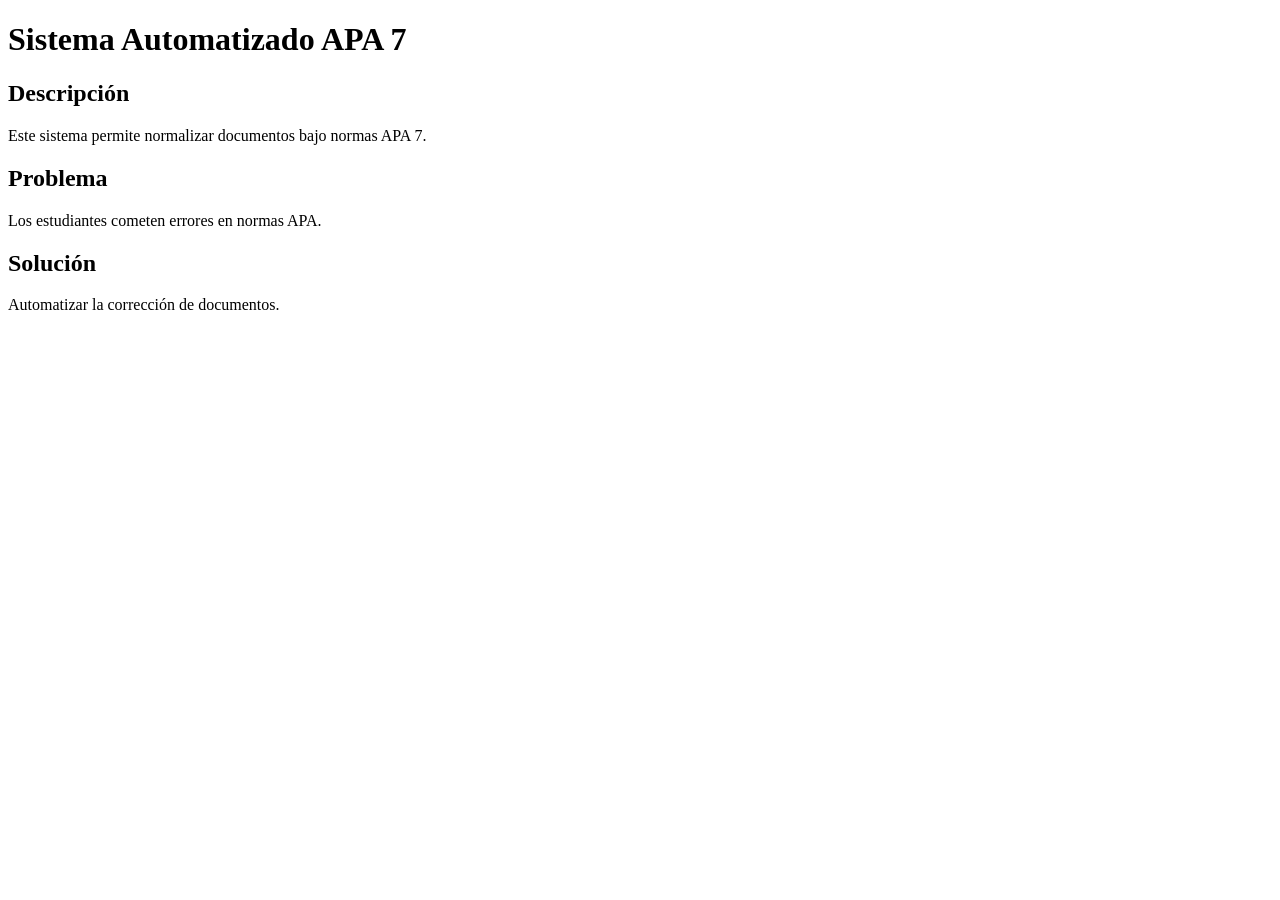
==== index.html @ bc8e23d1 "Create index.html" ====
<!DOCTYPE html>
<html>
<head>
<title>Sistema APA 7</title>
</head>

<body>

<h1>Sistema Automatizado APA 7</h1>

<h2>Descripción</h2>
<p>Este sistema permite normalizar documentos bajo normas APA 7.</p>

<h2>Problema</h2>
<p>Los estudiantes cometen errores en normas APA.</p>

<h2>Solución</h2>
<p>Automatizar la corrección de documentos.</p>

</body>
</html>
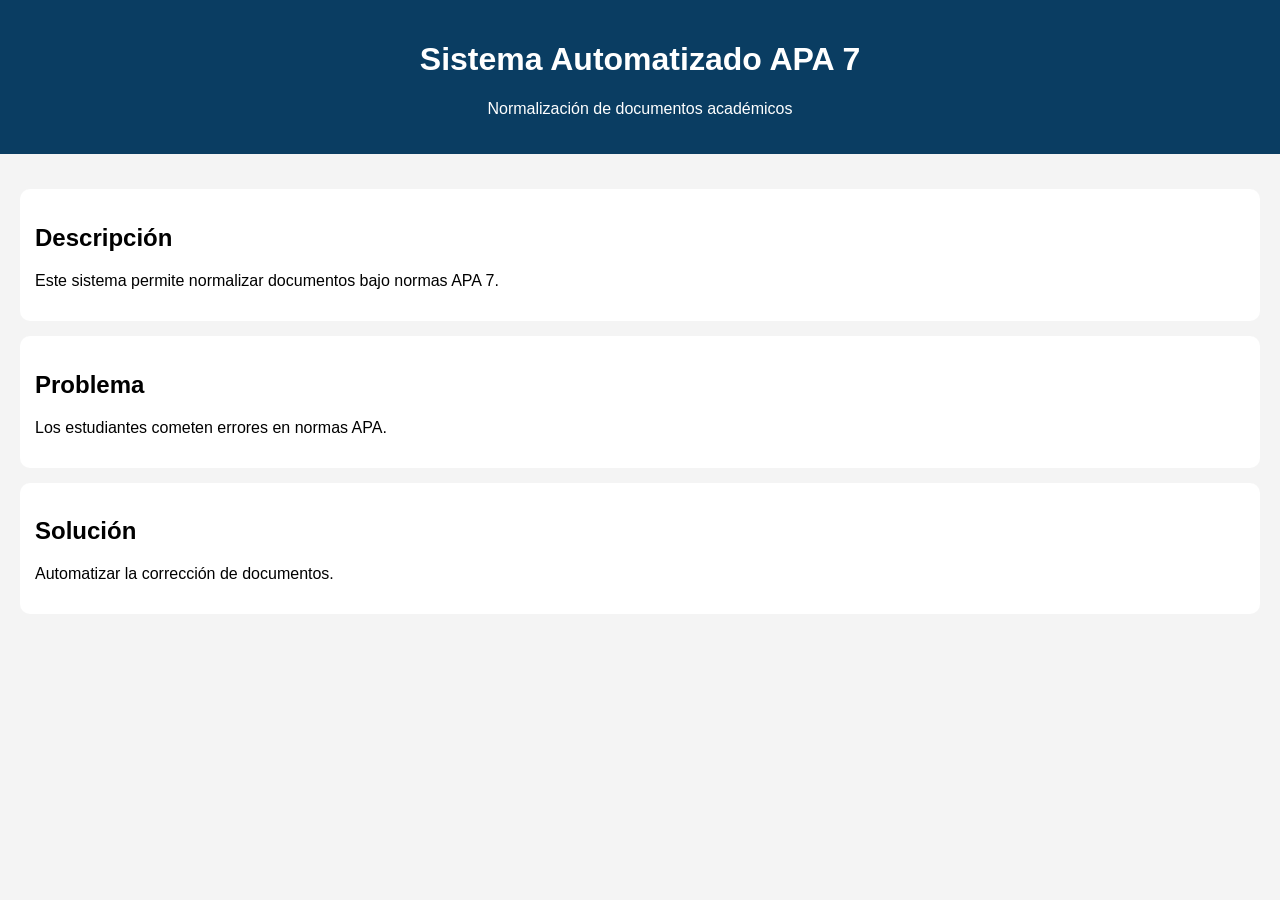
==== commit bb3c65d2: "Update index.html" ====
--- a/index.html
+++ b/index.html
@@ -1,21 +1,59 @@
 <!DOCTYPE html>
-<html>
+<html lang="es">
 <head>
+<meta charset="UTF-8">
 <title>Sistema APA 7</title>
+
+<style>
+body {
+    font-family: Arial;
+    background-color: #f4f4f4;
+    margin: 0;
+}
+header {
+    background: #0a3d62;
+    color: white;
+    padding: 20px;
+    text-align: center;
+}
+section {
+    padding: 20px;
+}
+.card {
+    background: white;
+    padding: 15px;
+    margin: 15px 0;
+    border-radius: 10px;
+}
+</style>
+
 </head>
 
 <body>
 
+<header>
 <h1>Sistema Automatizado APA 7</h1>
+<p>Normalización de documentos académicos</p>
+</header>
 
+<section>
+
+<div class="card">
 <h2>Descripción</h2>
 <p>Este sistema permite normalizar documentos bajo normas APA 7.</p>
+</div>
 
+<div class="card">
 <h2>Problema</h2>
 <p>Los estudiantes cometen errores en normas APA.</p>
+</div>
 
+<div class="card">
 <h2>Solución</h2>
 <p>Automatizar la corrección de documentos.</p>
+</div>
+
+</section>
 
 </body>
 </html>
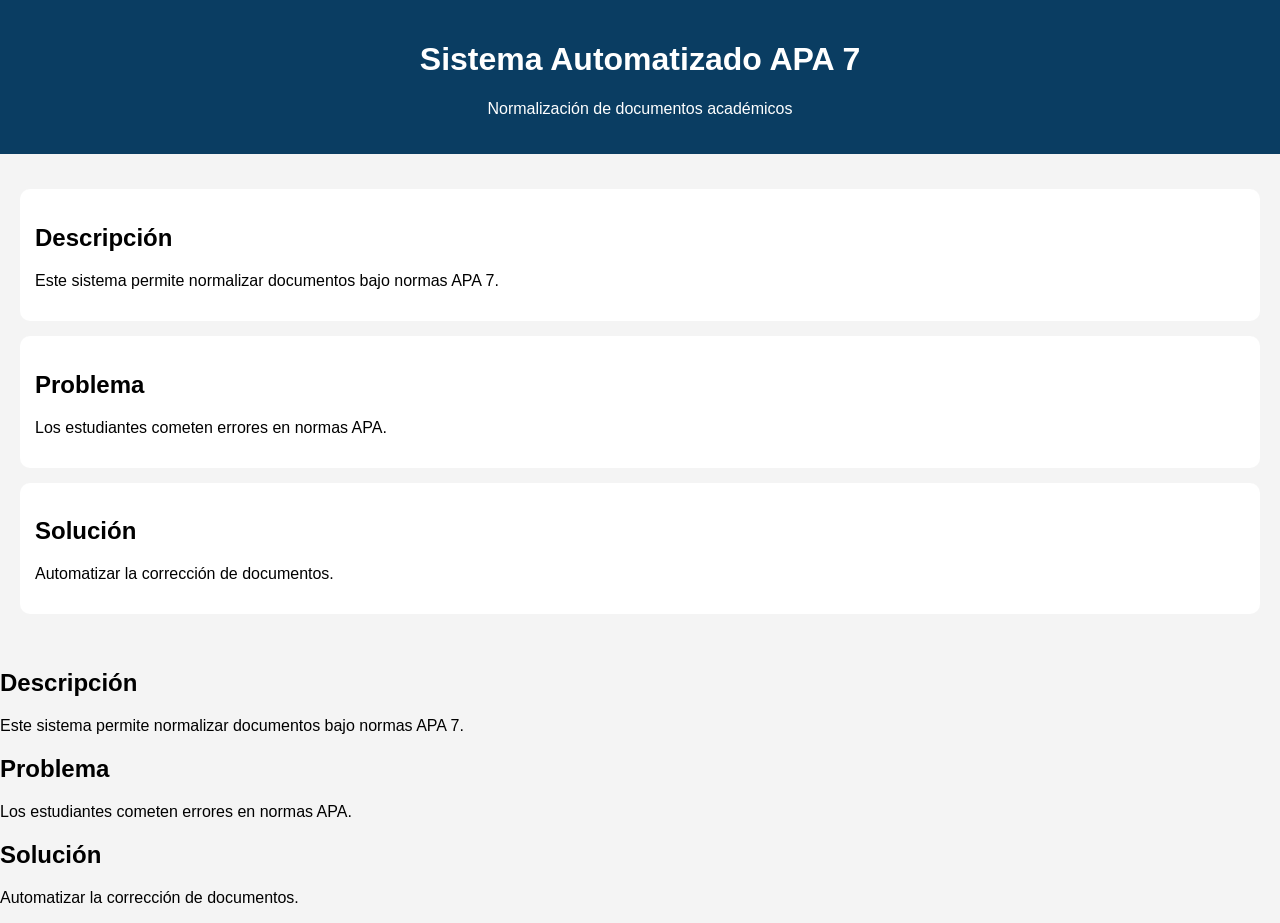
==== commit 38b6c64d: "Update index.html" ====
--- a/index.html
+++ b/index.html
@@ -57,3 +57,11 @@
 
 </body>
 </html>
+<h2>Descripción</h2>
+<p>Este sistema permite normalizar documentos bajo normas APA 7.</p>
+
+<h2>Problema</h2>
+<p>Los estudiantes cometen errores en normas APA.</p>
+
+<h2>Solución</h2>
+<p>Automatizar la corrección de documentos.</p>
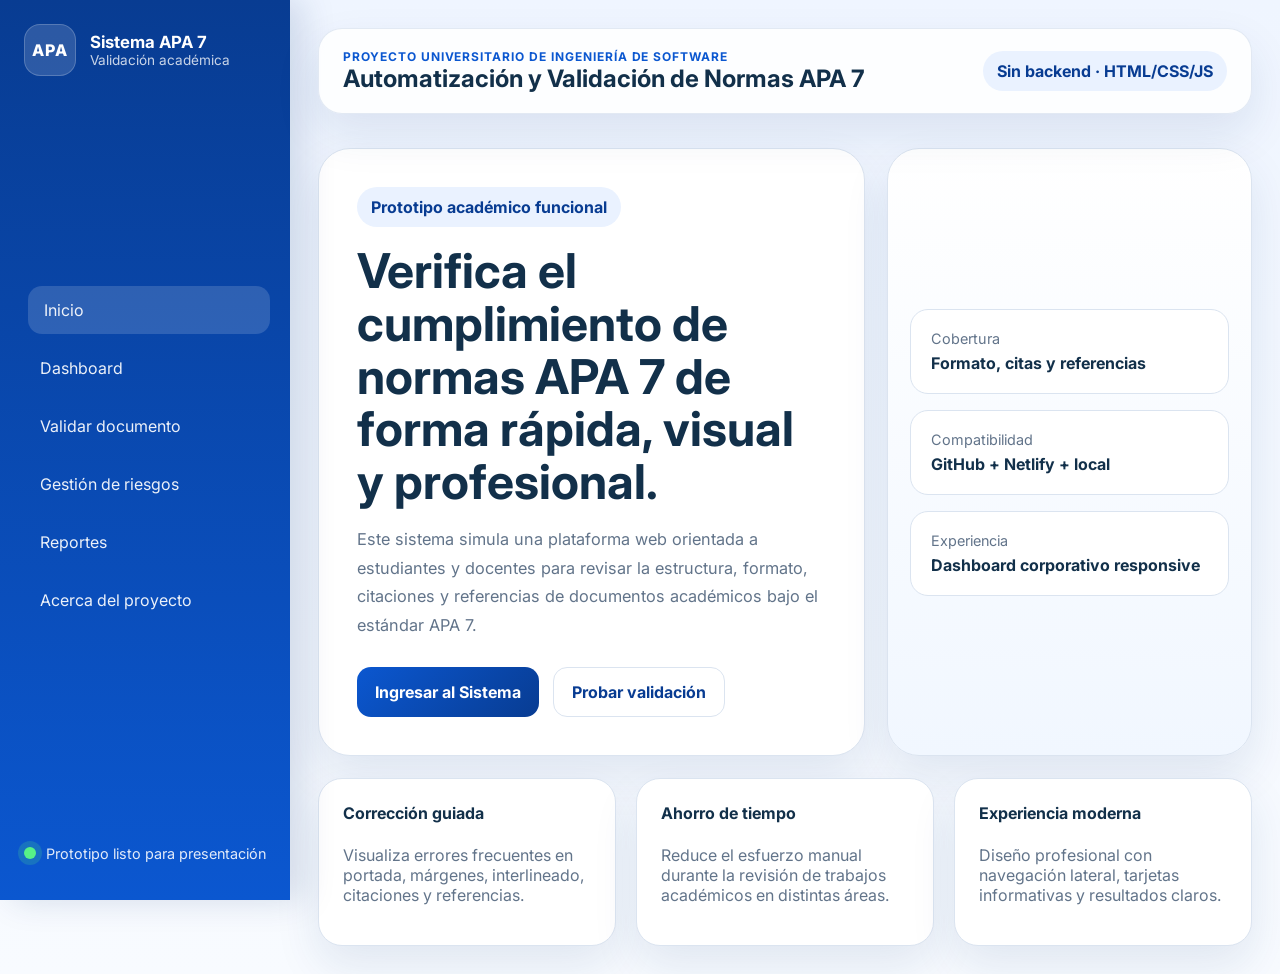
==== commit 80510d5f: "prototipo feat: implementación inicial del prototipo funcional" ====
--- a/index.html
+++ b/index.html
@@ -1,67 +1,401 @@
 <!DOCTYPE html>
 <html lang="es">
 <head>
-<meta charset="UTF-8">
-<title>Sistema APA 7</title>
-
-<style>
-body {
-    font-family: Arial;
-    background-color: #f4f4f4;
-    margin: 0;
-}
-header {
-    background: #0a3d62;
-    color: white;
-    padding: 20px;
-    text-align: center;
-}
-section {
-    padding: 20px;
-}
-.card {
-    background: white;
-    padding: 15px;
-    margin: 15px 0;
-    border-radius: 10px;
-}
-</style>
-
+  <meta charset="UTF-8" />
+  <meta name="viewport" content="width=device-width, initial-scale=1.0" />
+  <title>Sistema APA 7 | Prototipo Funcional</title>
+  <link rel="preconnect" href="https://fonts.googleapis.com" />
+  <link rel="preconnect" href="https://fonts.gstatic.com" crossorigin />
+  <link href="https://fonts.googleapis.com/css2?family=Inter:wght@400;500;600;700;800&display=swap" rel="stylesheet" />
+  <link rel="stylesheet" href="styles.css" />
 </head>
-
 <body>
-
-<header>
-<h1>Sistema Automatizado APA 7</h1>
-<p>Normalización de documentos académicos</p>
-</header>
-
-<section>
-
-<div class="card">
-<h2>Descripción</h2>
-<p>Este sistema permite normalizar documentos bajo normas APA 7.</p>
-</div>
-
-<div class="card">
-<h2>Problema</h2>
-<p>Los estudiantes cometen errores en normas APA.</p>
-</div>
-
-<div class="card">
-<h2>Solución</h2>
-<p>Automatizar la corrección de documentos.</p>
-</div>
-
-</section>
-
+  <div class="app-shell">
+    <!-- Menú lateral principal -->
+    <aside class="sidebar" id="sidebar">
+      <div class="brand">
+        <div class="brand__logo">APA</div>
+        <div>
+          <h1>Sistema APA 7</h1>
+          <p>Validación académica</p>
+        </div>
+      </div>
+
+      <nav class="sidebar__nav">
+        <button class="nav-link active" data-target="inicio">Inicio</button>
+        <button class="nav-link" data-target="dashboard">Dashboard</button>
+        <button class="nav-link" data-target="validacion">Validar documento</button>
+        <button class="nav-link" data-target="riesgos">Gestión de riesgos</button>
+        <button class="nav-link" data-target="reportes">Reportes</button>
+        <button class="nav-link" data-target="acerca">Acerca del proyecto</button>
+      </nav>
+
+      <div class="sidebar__footer">
+        <span class="status-dot"></span>
+        <p>Prototipo listo para presentación</p>
+      </div>
+    </aside>
+
+    <main class="main-content">
+      <!-- Encabezado superior -->
+      <header class="topbar">
+        <button class="menu-toggle" id="menuToggle" aria-label="Abrir menú">☰</button>
+        <div>
+          <p class="eyebrow">Proyecto universitario de Ingeniería de Software</p>
+          <h2>Automatización y Validación de Normas APA 7</h2>
+        </div>
+        <div class="topbar__badge">Sin backend · HTML/CSS/JS</div>
+      </header>
+
+      <!-- Página de inicio -->
+      <section class="view active" id="inicio">
+        <div class="hero">
+          <div class="hero__content">
+            <span class="pill">Prototipo académico funcional</span>
+            <h3>Verifica el cumplimiento de normas APA 7 de forma rápida, visual y profesional.</h3>
+            <p>
+              Este sistema simula una plataforma web orientada a estudiantes y docentes para revisar la estructura,
+              formato, citaciones y referencias de documentos académicos bajo el estándar APA 7.
+            </p>
+            <div class="hero__actions">
+              <button class="btn btn--primary" data-go="dashboard">Ingresar al Sistema</button>
+              <button class="btn btn--secondary" data-go="validacion">Probar validación</button>
+            </div>
+          </div>
+
+          <div class="hero__panel">
+            <div class="mini-card">
+              <span class="mini-card__label">Cobertura</span>
+              <strong>Formato, citas y referencias</strong>
+            </div>
+            <div class="mini-card">
+              <span class="mini-card__label">Compatibilidad</span>
+              <strong>GitHub + Netlify + local</strong>
+            </div>
+            <div class="mini-card">
+              <span class="mini-card__label">Experiencia</span>
+              <strong>Dashboard corporativo responsive</strong>
+            </div>
+          </div>
+        </div>
+
+        <div class="benefits-grid">
+          <article class="feature-card">
+            <h4>Corrección guiada</h4>
+            <p>Visualiza errores frecuentes en portada, márgenes, interlineado, citaciones y referencias.</p>
+          </article>
+          <article class="feature-card">
+            <h4>Ahorro de tiempo</h4>
+            <p>Reduce el esfuerzo manual durante la revisión de trabajos académicos en distintas áreas.</p>
+          </article>
+          <article class="feature-card">
+            <h4>Experiencia moderna</h4>
+            <p>Diseño profesional con navegación lateral, tarjetas informativas y resultados claros.</p>
+          </article>
+        </div>
+      </section>
+
+      <!-- Dashboard principal -->
+      <section class="view" id="dashboard">
+        <div class="section-header">
+          <div>
+            <p class="eyebrow">Panel principal</p>
+            <h3>Dashboard general</h3>
+          </div>
+          <span class="section-badge">Indicadores simulados</span>
+        </div>
+
+        <div class="cards-grid">
+          <article class="stat-card">
+            <span>Documentos analizados</span>
+            <strong class="counter" data-target="128">0</strong>
+            <p>Trabajos revisados durante el último periodo.</p>
+          </article>
+          <article class="stat-card">
+            <span>Errores APA detectados</span>
+            <strong class="counter" data-target="342">0</strong>
+            <p>Incidencias registradas entre formato y referencias.</p>
+          </article>
+          <article class="stat-card">
+            <span>Nivel promedio de cumplimiento</span>
+            <strong class="counter" data-target="87">0</strong>
+            <p>Porcentaje general de conformidad alcanzado.</p>
+          </article>
+          <article class="stat-card stat-card--accent">
+            <span>Tiempo de respuesta</span>
+            <strong>&lt; 10 s</strong>
+            <p>Meta de procesamiento por documento en el prototipo.</p>
+          </article>
+        </div>
+
+        <div class="dashboard-grid">
+          <article class="panel-card">
+            <div class="panel-card__header">
+              <h4>Estado de cumplimiento</h4>
+              <span>87%</span>
+            </div>
+            <div class="progress-circle">
+              <div class="progress-circle__inner">87%</div>
+            </div>
+            <p class="muted">La mayoría de los documentos cumplen con la estructura general, pero persisten fallos en citas y referencias.</p>
+          </article>
+
+          <article class="panel-card">
+            <div class="panel-card__header">
+              <h4>Distribución de hallazgos</h4>
+              <span>Última revisión</span>
+            </div>
+            <div class="bars">
+              <div class="bar-item">
+                <label>Formato general</label>
+                <div class="bar"><span style="width: 92%"></span></div>
+              </div>
+              <div class="bar-item">
+                <label>Portada</label>
+                <div class="bar"><span style="width: 95%"></span></div>
+              </div>
+              <div class="bar-item">
+                <label>Citaciones</label>
+                <div class="bar"><span style="width: 74%"></span></div>
+              </div>
+              <div class="bar-item">
+                <label>Referencias</label>
+                <div class="bar"><span style="width: 68%"></span></div>
+              </div>
+            </div>
+          </article>
+        </div>
+      </section>
+
+      <!-- Módulo validar documento -->
+      <section class="view" id="validacion">
+        <div class="section-header">
+          <div>
+            <p class="eyebrow">Módulo de análisis</p>
+            <h3>Validar documento</h3>
+          </div>
+          <span class="section-badge">Simulación interactiva</span>
+        </div>
+
+        <div class="validation-layout">
+          <article class="panel-card">
+            <h4>Formulario de validación</h4>
+            <form id="validationForm" class="validation-form">
+              <div class="form-group">
+                <label for="titulo">Título del trabajo</label>
+                <input type="text" id="titulo" placeholder="Ej. Sistema de automatización APA 7" required />
+              </div>
+
+              <div class="form-group">
+                <label for="autor">Autor</label>
+                <input type="text" id="autor" placeholder="Nombre del estudiante" required />
+              </div>
+
+              <div class="form-group">
+                <label for="tipoDocumento">Tipo de documento</label>
+                <select id="tipoDocumento" required>
+                  <option value="">Seleccione...</option>
+                  <option>Trabajo de grado</option>
+                  <option>Artículo académico</option>
+                  <option>Ensayo</option>
+                  <option>Informe de investigación</option>
+                </select>
+              </div>
+
+              <div class="form-group">
+                <label for="area">Área académica</label>
+                <select id="area" required>
+                  <option value="">Seleccione...</option>
+                  <option>Ingeniería de Software</option>
+                  <option>Ciencias Sociales</option>
+                  <option>Administración</option>
+                  <option>Educación</option>
+                </select>
+              </div>
+
+              <button type="submit" class="btn btn--primary btn--full">Analizar Documento</button>
+            </form>
+          </article>
+
+          <article class="panel-card" id="resultsCard">
+            <div class="results-placeholder" id="resultsPlaceholder">
+              <h4>Resultados de validación</h4>
+              <p>Completa el formulario y pulsa <strong>Analizar Documento</strong> para visualizar un resultado simulado del sistema.</p>
+            </div>
+
+            <div class="results hidden" id="resultsContent">
+              <div class="result-header">
+                <div>
+                  <p class="eyebrow">Informe de revisión</p>
+                  <h4 id="resultTitle">Documento analizado</h4>
+                </div>
+                <div class="compliance-badge" id="complianceBadge">88% cumplimiento</div>
+              </div>
+
+              <div class="check-list">
+                <div class="check-item success">✓ Portada correcta</div>
+                <div class="check-item success">✓ Márgenes correctos</div>
+                <div class="check-item success">✓ Interlineado correcto</div>
+                <div class="check-item warning">⚠ Citaciones incompletas</div>
+                <div class="check-item warning">⚠ Referencias sin formato APA</div>
+              </div>
+
+              <div class="compliance-panel">
+                <div class="compliance-panel__info">
+                  <span>Porcentaje de cumplimiento</span>
+                  <strong id="complianceValue">88%</strong>
+                </div>
+                <div class="bar bar--large"><span id="complianceBar" style="width: 88%"></span></div>
+              </div>
+
+              <div class="observations">
+                <h5>Recomendaciones automáticas</h5>
+                <ul>
+                  <li>Completar datos faltantes en citas parentéticas y narrativas.</li>
+                  <li>Normalizar la lista de referencias según autor, año, título y fuente.</li>
+                  <li>Revisar consistencia entre citas dentro del texto y bibliografía final.</li>
+                </ul>
+              </div>
+            </div>
+          </article>
+        </div>
+      </section>
+
+      <!-- Gestión de riesgos -->
+      <section class="view" id="riesgos">
+        <div class="section-header">
+          <div>
+            <p class="eyebrow">Control del proyecto</p>
+            <h3>Gestión de riesgos</h3>
+          </div>
+          <span class="section-badge">Matriz resumida</span>
+        </div>
+
+        <article class="panel-card table-card">
+          <table>
+            <thead>
+              <tr>
+                <th>Riesgo identificado</th>
+                <th>Probabilidad</th>
+                <th>Impacto</th>
+                <th>Plan de mitigación</th>
+              </tr>
+            </thead>
+            <tbody>
+              <tr>
+                <td>Fallas técnicas en la interfaz</td>
+                <td>Media</td>
+                <td>Alta</td>
+                <td>Pruebas funcionales, revisión de compatibilidad y control de versiones.</td>
+              </tr>
+              <tr>
+                <td>Pérdida de información del proyecto</td>
+                <td>Baja</td>
+                <td>Alta</td>
+                <td>Respaldos periódicos y repositorio GitHub actualizado.</td>
+              </tr>
+              <tr>
+                <td>Retrasos en el cronograma</td>
+                <td>Alta</td>
+                <td>Media</td>
+                <td>Planificación por entregas, priorización de módulos y seguimiento semanal.</td>
+              </tr>
+              <tr>
+                <td>Errores en la validación simulada</td>
+                <td>Media</td>
+                <td>Media</td>
+                <td>Revisión de reglas de negocio y pruebas de interacción del usuario.</td>
+              </tr>
+            </tbody>
+          </table>
+        </article>
+      </section>
+
+      <!-- Reportes -->
+      <section class="view" id="reportes">
+        <div class="section-header">
+          <div>
+            <p class="eyebrow">Seguimiento de revisiones</p>
+            <h3>Reportes simulados</h3>
+          </div>
+          <span class="section-badge">Histórico</span>
+        </div>
+
+        <article class="panel-card table-card">
+          <table>
+            <thead>
+              <tr>
+                <th>Documento</th>
+                <th>Nivel de cumplimiento</th>
+                <th>Fecha de revisión</th>
+                <th>Estado</th>
+              </tr>
+            </thead>
+            <tbody>
+              <tr>
+                <td>Informe Final de Investigación</td>
+                <td>91%</td>
+                <td>01/06/2026</td>
+                <td><span class="tag success">Aprobado</span></td>
+              </tr>
+              <tr>
+                <td>Ensayo de Métodos Ágiles</td>
+                <td>78%</td>
+                <td>28/05/2026</td>
+                <td><span class="tag warning">Con observaciones</span></td>
+              </tr>
+              <tr>
+                <td>Artículo sobre UX Educativo</td>
+                <td>84%</td>
+                <td>23/05/2026</td>
+                <td><span class="tag success">Aprobado</span></td>
+              </tr>
+              <tr>
+                <td>Proyecto Integrador APA 7</td>
+                <td>69%</td>
+                <td>19/05/2026</td>
+                <td><span class="tag danger">Requiere ajustes</span></td>
+              </tr>
+            </tbody>
+          </table>
+        </article>
+      </section>
+
+      <!-- Acerca del proyecto -->
+      <section class="view" id="acerca">
+        <div class="section-header">
+          <div>
+            <p class="eyebrow">Información institucional</p>
+            <h3>Acerca del proyecto</h3>
+          </div>
+          <span class="section-badge">Ficha académica</span>
+        </div>
+
+        <div class="about-grid">
+          <article class="panel-card">
+            <h4>Objetivos</h4>
+            <p>Desarrollar un sistema web capaz de simular la automatización de la revisión y normalización de documentos académicos conforme a las normas APA 7.</p>
+          </article>
+
+          <article class="panel-card">
+            <h4>Alcance</h4>
+            <p>Validación visual de estructura del documento, análisis de citas y referencias, generación de métricas y paneles de seguimiento para estudiantes y docentes.</p>
+          </article>
+
+          <article class="panel-card">
+            <h4>Tecnologías utilizadas</h4>
+            <p>HTML5, CSS3, JavaScript, diseño responsive, estructura portable para GitHub y despliegue sencillo en Netlify.</p>
+          </article>
+
+          <article class="panel-card">
+            <h4>Integrantes del proyecto</h4>
+            <p><strong>David Martínez Giraldo</strong> · Líder del proyecto, Scrum Master, Product Owner y responsable de desarrollo.</p>
+          </article>
+        </div>
+      </section>
+    </main>
+  </div>
+
+  <script src="script.js"></script>
 </body>
-</html>
-<h2>Descripción</h2>
-<p>Este sistema permite normalizar documentos bajo normas APA 7.</p>
-
-<h2>Problema</h2>
-<p>Los estudiantes cometen errores en normas APA.</p>
-
-<h2>Solución</h2>
-<p>Automatizar la corrección de documentos.</p>
+</html>
--- a/styles.css
+++ b/styles.css
@@ -0,0 +1,639 @@
+:root {
+  --primary: #0b57d0;
+  --primary-dark: #083c92;
+  --primary-soft: #eaf2ff;
+  --bg: #f4f7fb;
+  --surface: #ffffff;
+  --text: #12304a;
+  --muted: #62748a;
+  --border: #dbe4f0;
+  --success: #1f9d55;
+  --warning: #f4a100;
+  --danger: #dd3b4b;
+  --shadow: 0 20px 45px rgba(15, 58, 122, 0.10);
+  --radius-lg: 24px;
+  --radius-md: 18px;
+  --radius-sm: 12px;
+}
+
+* {
+  box-sizing: border-box;
+}
+
+html {
+  scroll-behavior: smooth;
+}
+
+body {
+  margin: 0;
+  font-family: 'Inter', sans-serif;
+  background: linear-gradient(180deg, #eff5ff 0%, #f8fbff 100%);
+  color: var(--text);
+}
+
+button,
+input,
+select {
+  font: inherit;
+}
+
+button {
+  cursor: pointer;
+  border: none;
+}
+
+.app-shell {
+  min-height: 100vh;
+  display: grid;
+  grid-template-columns: 290px 1fr;
+}
+
+.sidebar {
+  background: linear-gradient(180deg, var(--primary-dark), var(--primary));
+  color: #fff;
+  padding: 24px;
+  display: flex;
+  flex-direction: column;
+  justify-content: space-between;
+  position: sticky;
+  top: 0;
+  height: 100vh;
+  box-shadow: 12px 0 32px rgba(7, 44, 108, 0.15);
+}
+
+.brand {
+  display: flex;
+  align-items: center;
+  gap: 14px;
+  margin-bottom: 28px;
+}
+
+.brand__logo {
+  width: 52px;
+  height: 52px;
+  border-radius: 16px;
+  display: grid;
+  place-items: center;
+  background: rgba(255, 255, 255, 0.15);
+  border: 1px solid rgba(255, 255, 255, 0.2);
+  font-weight: 800;
+  letter-spacing: 1px;
+}
+
+.brand h1,
+.brand p {
+  margin: 0;
+}
+
+.brand h1 {
+  font-size: 1.05rem;
+}
+
+.brand p {
+  font-size: 0.85rem;
+  color: rgba(255, 255, 255, 0.78);
+}
+
+.sidebar__nav {
+  display: flex;
+  flex-direction: column;
+  gap: 10px;
+}
+
+.nav-link {
+  width: 100%;
+  text-align: left;
+  padding: 14px 16px;
+  border-radius: 14px;
+  background: transparent;
+  color: rgba(255, 255, 255, 0.92);
+  transition: 0.25s ease;
+}
+
+.nav-link:hover,
+.nav-link.active {
+  background: rgba(255, 255, 255, 0.15);
+  transform: translateX(4px);
+}
+
+.sidebar__footer {
+  margin-top: 24px;
+  display: flex;
+  align-items: center;
+  gap: 10px;
+  color: rgba(255, 255, 255, 0.88);
+  font-size: 0.9rem;
+}
+
+.status-dot {
+  width: 12px;
+  height: 12px;
+  border-radius: 50%;
+  background: #57f287;
+  box-shadow: 0 0 0 6px rgba(87, 242, 135, 0.18);
+}
+
+.main-content {
+  padding: 28px;
+}
+
+.topbar {
+  background: rgba(255, 255, 255, 0.85);
+  backdrop-filter: blur(10px);
+  border: 1px solid rgba(219, 228, 240, 0.8);
+  border-radius: var(--radius-lg);
+  padding: 20px 24px;
+  display: flex;
+  justify-content: space-between;
+  align-items: center;
+  gap: 16px;
+  box-shadow: var(--shadow);
+}
+
+.topbar h2,
+.topbar p {
+  margin: 0;
+}
+
+.eyebrow {
+  color: var(--primary);
+  font-weight: 700;
+  text-transform: uppercase;
+  letter-spacing: 0.08em;
+  font-size: 0.75rem;
+  margin-bottom: 6px;
+}
+
+.topbar__badge,
+.section-badge,
+.pill,
+.compliance-badge {
+  display: inline-flex;
+  align-items: center;
+  justify-content: center;
+  border-radius: 999px;
+  padding: 10px 14px;
+  background: var(--primary-soft);
+  color: var(--primary-dark);
+  font-weight: 700;
+}
+
+.menu-toggle {
+  display: none;
+  width: 44px;
+  height: 44px;
+  border-radius: 12px;
+  background: var(--primary-soft);
+  color: var(--primary-dark);
+}
+
+.view {
+  display: none;
+  padding-top: 28px;
+}
+
+.view.active {
+  display: block;
+}
+
+.hero {
+  margin-top: 6px;
+  display: grid;
+  grid-template-columns: 1.5fr 1fr;
+  gap: 22px;
+}
+
+.hero__content,
+.hero__panel,
+.feature-card,
+.stat-card,
+.panel-card {
+  background: var(--surface);
+  border: 1px solid var(--border);
+  box-shadow: var(--shadow);
+}
+
+.hero__content {
+  border-radius: 32px;
+  padding: 38px;
+}
+
+.hero__content h3 {
+  margin: 18px 0 14px;
+  font-size: clamp(2rem, 4vw, 3rem);
+  line-height: 1.1;
+}
+
+.hero__content p {
+  color: var(--muted);
+  font-size: 1.02rem;
+  line-height: 1.75;
+}
+
+.hero__actions {
+  display: flex;
+  flex-wrap: wrap;
+  gap: 14px;
+  margin-top: 28px;
+}
+
+.hero__panel {
+  border-radius: 32px;
+  padding: 22px;
+  display: grid;
+  gap: 16px;
+  align-content: center;
+  background: linear-gradient(180deg, #ffffff 0%, #f1f7ff 100%);
+}
+
+.mini-card {
+  border-radius: 18px;
+  padding: 20px;
+  background: #fff;
+  border: 1px solid var(--border);
+}
+
+.mini-card__label {
+  display: block;
+  color: var(--muted);
+  margin-bottom: 6px;
+  font-size: 0.9rem;
+}
+
+.benefits-grid,
+.cards-grid,
+.about-grid {
+  display: grid;
+  gap: 20px;
+}
+
+.benefits-grid {
+  margin-top: 22px;
+  grid-template-columns: repeat(3, minmax(0, 1fr));
+}
+
+.feature-card,
+.stat-card,
+.panel-card {
+  border-radius: var(--radius-lg);
+  padding: 24px;
+}
+
+.feature-card h4,
+.stat-card strong,
+.panel-card h4,
+.panel-card h5,
+.section-header h3 {
+  margin-top: 0;
+}
+
+.feature-card p,
+.stat-card p,
+.panel-card p,
+.observations li,
+table {
+  color: var(--muted);
+}
+
+.section-header {
+  display: flex;
+  justify-content: space-between;
+  align-items: center;
+  gap: 16px;
+  margin-bottom: 20px;
+}
+
+.section-header h3 {
+  margin-bottom: 0;
+  font-size: 1.8rem;
+}
+
+.cards-grid {
+  grid-template-columns: repeat(4, minmax(0, 1fr));
+}
+
+.stat-card {
+  background: linear-gradient(180deg, #ffffff 0%, #f5f9ff 100%);
+}
+
+.stat-card span {
+  display: block;
+  color: var(--muted);
+  margin-bottom: 12px;
+}
+
+.stat-card strong {
+  display: block;
+  font-size: 2.4rem;
+  color: var(--primary-dark);
+  margin-bottom: 12px;
+}
+
+.stat-card--accent {
+  background: linear-gradient(135deg, var(--primary-dark), var(--primary));
+}
+
+.stat-card--accent span,
+.stat-card--accent strong,
+.stat-card--accent p {
+  color: #fff;
+}
+
+.dashboard-grid,
+.validation-layout {
+  display: grid;
+  gap: 20px;
+  margin-top: 20px;
+  grid-template-columns: 1fr 1fr;
+}
+
+.panel-card__header,
+.result-header,
+.compliance-panel__info {
+  display: flex;
+  justify-content: space-between;
+  align-items: center;
+  gap: 12px;
+}
+
+.progress-circle {
+  width: 190px;
+  height: 190px;
+  margin: 24px auto;
+  border-radius: 50%;
+  background: conic-gradient(var(--primary) 0 313deg, #e5edf8 313deg 360deg);
+  display: grid;
+  place-items: center;
+}
+
+.progress-circle__inner {
+  width: 140px;
+  height: 140px;
+  border-radius: 50%;
+  background: #fff;
+  display: grid;
+  place-items: center;
+  font-size: 1.8rem;
+  font-weight: 800;
+  color: var(--primary-dark);
+}
+
+.muted {
+  color: var(--muted);
+}
+
+.bars {
+  display: grid;
+  gap: 18px;
+  margin-top: 24px;
+}
+
+.bar-item label {
+  display: block;
+  margin-bottom: 8px;
+  font-weight: 600;
+  color: var(--text);
+}
+
+.bar {
+  width: 100%;
+  height: 12px;
+  background: #eaf0f8;
+  border-radius: 999px;
+  overflow: hidden;
+}
+
+.bar span {
+  display: block;
+  height: 100%;
+  border-radius: inherit;
+  background: linear-gradient(90deg, var(--primary), #4f96ff);
+}
+
+.bar--large {
+  height: 16px;
+}
+
+.validation-form {
+  display: grid;
+  gap: 18px;
+}
+
+.form-group {
+  display: grid;
+  gap: 8px;
+}
+
+.form-group label {
+  font-weight: 600;
+}
+
+.form-group input,
+.form-group select {
+  width: 100%;
+  padding: 14px 16px;
+  border-radius: 14px;
+  border: 1px solid var(--border);
+  background: #fbfdff;
+  color: var(--text);
+  outline: none;
+  transition: border-color 0.25s ease, box-shadow 0.25s ease;
+}
+
+.form-group input:focus,
+.form-group select:focus {
+  border-color: var(--primary);
+  box-shadow: 0 0 0 4px rgba(11, 87, 208, 0.12);
+}
+
+.results-placeholder {
+  min-height: 100%;
+  display: grid;
+  place-content: center;
+  text-align: center;
+  color: var(--muted);
+}
+
+.results.hidden {
+  display: none;
+}
+
+.check-list {
+  margin: 22px 0;
+  display: grid;
+  gap: 12px;
+}
+
+.check-item {
+  padding: 14px 16px;
+  border-radius: 14px;
+  font-weight: 600;
+}
+
+.check-item.success {
+  background: rgba(31, 157, 85, 0.10);
+  color: var(--success);
+}
+
+.check-item.warning {
+  background: rgba(244, 161, 0, 0.12);
+  color: #b57500;
+}
+
+.observations ul {
+  padding-left: 20px;
+  line-height: 1.7;
+}
+
+.table-card {
+  overflow: hidden;
+}
+
+table {
+  width: 100%;
+  border-collapse: collapse;
+}
+
+thead {
+  background: #f2f7ff;
+}
+
+th,
+td {
+  padding: 16px 14px;
+  text-align: left;
+  border-bottom: 1px solid var(--border);
+  vertical-align: top;
+}
+
+th {
+  color: var(--primary-dark);
+  font-size: 0.92rem;
+}
+
+.tag {
+  display: inline-flex;
+  align-items: center;
+  padding: 8px 12px;
+  border-radius: 999px;
+  font-weight: 700;
+  font-size: 0.84rem;
+}
+
+.tag.success {
+  background: rgba(31, 157, 85, 0.12);
+  color: var(--success);
+}
+
+.tag.warning {
+  background: rgba(244, 161, 0, 0.12);
+  color: #b57500;
+}
+
+.tag.danger {
+  background: rgba(221, 59, 75, 0.12);
+  color: var(--danger);
+}
+
+.about-grid {
+  grid-template-columns: repeat(2, minmax(0, 1fr));
+}
+
+.btn {
+  padding: 14px 18px;
+  border-radius: 14px;
+  font-weight: 700;
+  transition: transform 0.2s ease, box-shadow 0.2s ease;
+}
+
+.btn:hover {
+  transform: translateY(-2px);
+  box-shadow: 0 12px 24px rgba(11, 87, 208, 0.15);
+}
+
+.btn--primary {
+  background: linear-gradient(135deg, var(--primary), var(--primary-dark));
+  color: #fff;
+}
+
+.btn--secondary {
+  background: #fff;
+  color: var(--primary-dark);
+  border: 1px solid var(--border);
+}
+
+.btn--full {
+  width: 100%;
+}
+
+@media (max-width: 1200px) {
+  .cards-grid {
+    grid-template-columns: repeat(2, minmax(0, 1fr));
+  }
+
+  .hero,
+  .dashboard-grid,
+  .validation-layout,
+  .benefits-grid,
+  .about-grid {
+    grid-template-columns: 1fr;
+  }
+}
+
+@media (max-width: 900px) {
+  .app-shell {
+    grid-template-columns: 1fr;
+  }
+
+  .sidebar {
+    position: fixed;
+    left: -100%;
+    width: 280px;
+    z-index: 40;
+    transition: left 0.3s ease;
+  }
+
+  .sidebar.open {
+    left: 0;
+  }
+
+  .main-content {
+    padding: 20px;
+  }
+
+  .topbar {
+    align-items: flex-start;
+    flex-wrap: wrap;
+  }
+
+  .menu-toggle {
+    display: inline-grid;
+    place-items: center;
+  }
+}
+
+@media (max-width: 640px) {
+  .topbar,
+  .hero__content,
+  .hero__panel,
+  .feature-card,
+  .stat-card,
+  .panel-card {
+    padding: 18px;
+  }
+
+  .cards-grid {
+    grid-template-columns: 1fr;
+  }
+
+  .section-header {
+    align-items: flex-start;
+    flex-direction: column;
+  }
+
+  th,
+  td {
+    padding: 12px 10px;
+    font-size: 0.9rem;
+  }
+}
